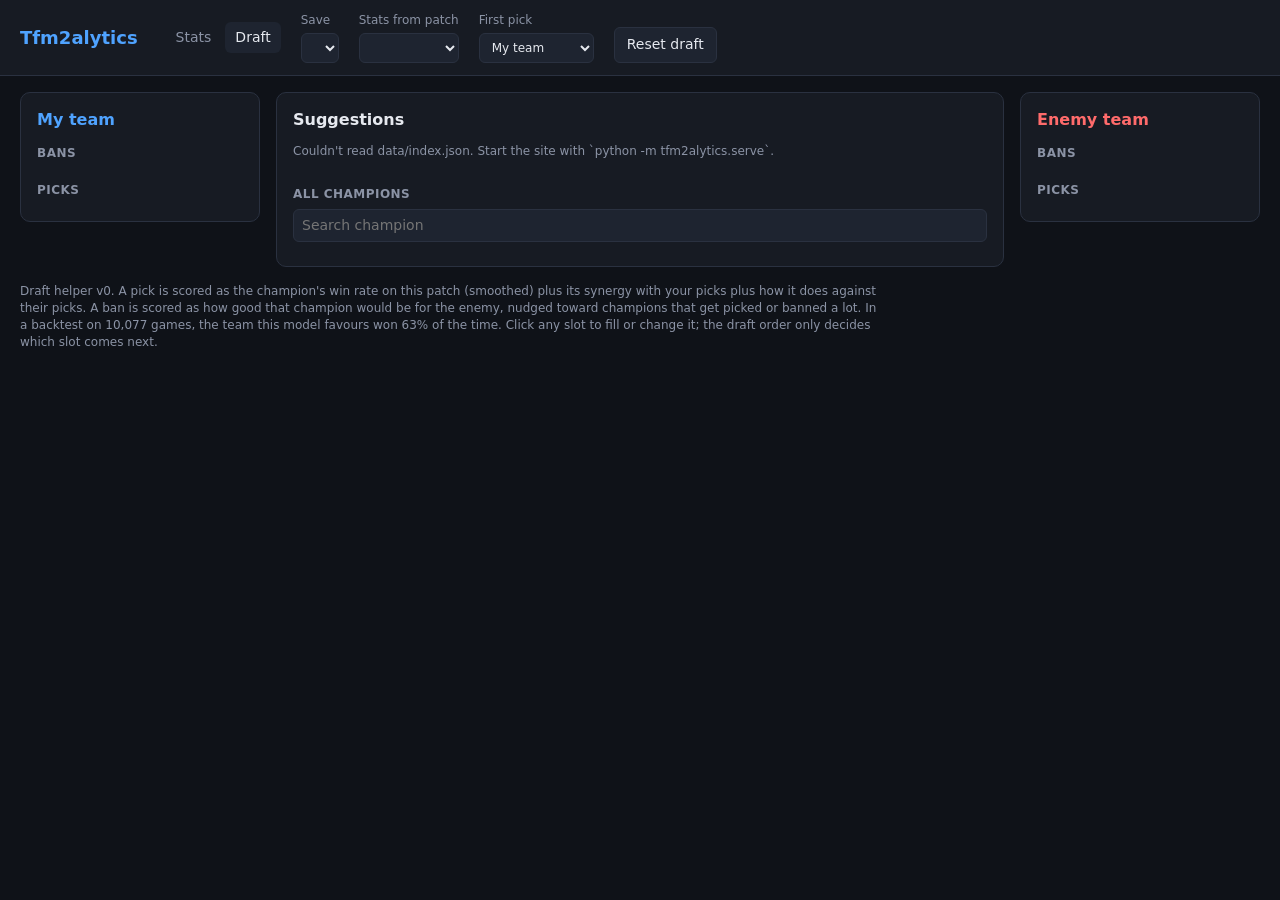
==== site/draft.html @ e661124a "Add draft helper v0 with backtest A Draft tab with a pick/ban board for both teams. It suggests pick" ====
<!doctype html>
<html lang="en">
<head>
  <meta charset="utf-8">
  <meta name="viewport" content="width=device-width, initial-scale=1">
  <title>Tfm2alytics · Draft</title>
  <link rel="stylesheet" href="style.css">
</head>
<body>
  <header class="topbar">
    <div class="brand">Tfm2alytics</div>
    <nav class="nav"><a href="index.html">Stats</a><a href="draft.html" class="active">Draft</a></nav>
    <label class="field">
      <span>Save</span>
      <select id="save-select"></select>
    </label>
    <label class="field">
      <span>Stats from patch</span>
      <select id="patch-select"></select>
    </label>
    <label class="field">
      <span>First pick</span>
      <select id="first-pick">
        <option value="me">My team</option>
        <option value="enemy">Enemy team</option>
      </select>
    </label>
    <button id="reset" class="button">Reset draft</button>
    <div id="model-info" class="save-info"></div>
  </header>

  <main class="draft-layout">
    <section class="panel team" id="my-team">
      <h2>My team</h2>
      <div class="slot-group"><h3>Bans</h3><div class="slots" data-side="me" data-kind="ban"></div></div>
      <div class="slot-group"><h3>Picks</h3><div class="slots" data-side="me" data-kind="pick"></div></div>
    </section>

    <section class="panel center">
      <div id="win-chance" class="win-chance" hidden>
        <div class="win-bar"><div id="win-fill"></div></div>
        <div id="win-text" class="small muted"></div>
      </div>
      <h2 id="suggest-title">Suggestions</h2>
      <p id="suggest-hint" class="small muted"></p>
      <ol id="suggestions" class="suggestions"></ol>
      <h3>All champions</h3>
      <input id="search" type="search" placeholder="Search champion">
      <div id="grid" class="grid"></div>
    </section>

    <section class="panel team enemy" id="enemy-team">
      <h2>Enemy team</h2>
      <div class="slot-group"><h3>Bans</h3><div class="slots" data-side="enemy" data-kind="ban"></div></div>
      <div class="slot-group"><h3>Picks</h3><div class="slots" data-side="enemy" data-kind="pick"></div></div>
    </section>
  </main>

  <footer class="footnote">
    Draft helper v0. A pick is scored as the champion's win rate on this patch (smoothed)
    plus its synergy with your picks plus how it does against their picks. A ban is scored as
    how good that champion would be for the enemy, nudged toward champions that get picked or
    banned a lot. In a backtest on 10,077 games, the team this model favours won 63% of the time.
    Click any slot to fill or change it; the draft order only decides which slot comes next.
  </footer>

  <script src="stats.js"></script>
  <script src="draft.js"></script>
  <script src="draft-ui.js"></script>
</body>
</html>
---- site/style.css ----
:root {
  --bg: #0f1218;
  --panel: #171b23;
  --panel-2: #1e2430;
  --line: #2a3140;
  --text: #e6e9ef;
  --muted: #8b93a5;
  --accent: #4fa3ff;
  --good: #3ecf8e;
  --bad: #ff6b6b;
  --tier-s: #ff9f43;
  --tier-a: #4fa3ff;
  --tier-b: #3ecf8e;
  --tier-c: #b0b7c6;
  --tier-d: #ff6b6b;
}

* { box-sizing: border-box; }

body {
  margin: 0;
  background: var(--bg);
  color: var(--text);
  font: 14px/1.4 system-ui, -apple-system, "Segoe UI", Roboto, sans-serif;
}

.topbar, .filters {
  display: flex;
  flex-wrap: wrap;
  gap: 12px 20px;
  align-items: flex-end;
  padding: 12px 20px;
  border-bottom: 1px solid var(--line);
}

.topbar { background: var(--panel); }
.brand { font-weight: 700; font-size: 18px; color: var(--accent); margin-right: 8px; align-self: center; }
.save-info, .sample-info { color: var(--muted); align-self: center; }
.sample-info { margin-left: auto; }

.field { display: flex; flex-direction: column; gap: 4px; font-size: 12px; color: var(--muted); }
.field.grow { flex: 1; min-width: 160px; max-width: 280px; }
select, input[type="search"] {
  background: var(--panel-2);
  color: var(--text);
  border: 1px solid var(--line);
  border-radius: 6px;
  padding: 6px 8px;
  font: inherit;
}
input[type="file"] { color: var(--muted); font-size: 12px; }

.layout {
  display: grid;
  grid-template-columns: minmax(0, 1fr) 420px;
  gap: 16px;
  padding: 16px 20px;
  align-items: start;
}

.panel { background: var(--panel); border: 1px solid var(--line); border-radius: 10px; }
.tier-panel { overflow-x: auto; }
.detail-panel { padding: 16px; position: sticky; top: 16px; max-height: calc(100vh - 32px); overflow-y: auto; }

table { width: 100%; border-collapse: collapse; }
th, td { padding: 8px 10px; text-align: right; white-space: nowrap; }
th { color: var(--muted); font-weight: 600; font-size: 12px; cursor: pointer; user-select: none; border-bottom: 1px solid var(--line); }
th.sorted { color: var(--text); }
th.sorted[data-dir="desc"]::after { content: " ▾"; }
th.sorted[data-dir="asc"]::after { content: " ▴"; }
.left { text-align: left; }
#tier-table tbody tr { cursor: pointer; border-bottom: 1px solid var(--line); }
#tier-table tbody tr:hover { background: var(--panel-2); }
#tier-table tbody tr.selected { background: #22304a; }
.champ { font-weight: 600; }
.muted { color: var(--muted); }
.small { font-size: 12px; }
.good { color: var(--good); }
.bad { color: var(--bad); }

.tier {
  display: inline-block;
  min-width: 26px;
  padding: 1px 6px;
  border-radius: 4px;
  font-weight: 700;
  text-align: center;
  color: #10131a;
}
.tier-S { background: var(--tier-s); }
.tier-A { background: var(--tier-a); }
.tier-B { background: var(--tier-b); }
.tier-C { background: var(--tier-c); }
.tier-D { background: var(--tier-d); }
.tier-none { background: var(--panel-2); color: var(--muted); }

.detail-panel h2 { margin: 0 0 12px; display: flex; gap: 10px; align-items: center; }
.detail-panel h3 { margin: 18px 0 6px; font-size: 13px; color: var(--muted); text-transform: uppercase; letter-spacing: 0.04em; }
.cards { display: grid; grid-template-columns: repeat(3, 1fr); gap: 8px; }
.card { background: var(--panel-2); border-radius: 8px; padding: 8px 10px; }
.card-label { color: var(--muted); font-size: 11px; }
.card-value { font-size: 18px; font-weight: 700; }
.mini th, .mini td { padding: 4px 6px; font-size: 13px; }
.mini th { cursor: default; }
.link { cursor: pointer; color: var(--accent); }
.link:hover { text-decoration: underline; }

.empty { color: var(--muted); padding: 16px; margin: 0; }
.footnote { color: var(--muted); font-size: 12px; padding: 0 20px 24px; max-width: 900px; }

@media (max-width: 1000px) {
  .layout { grid-template-columns: 1fr; }
  .detail-panel { position: static; max-height: none; }
}

/* Navigation */
.nav { display: flex; gap: 4px; align-self: center; }
.nav a { color: var(--muted); text-decoration: none; padding: 6px 10px; border-radius: 6px; }
.nav a:hover { color: var(--text); background: var(--panel-2); }
.nav a.active { color: var(--text); background: var(--panel-2); }

.button {
  background: var(--panel-2);
  color: var(--text);
  border: 1px solid var(--line);
  border-radius: 6px;
  padding: 7px 12px;
  font: inherit;
  cursor: pointer;
}
.button:hover { border-color: var(--accent); }

/* Draft helper */
.draft-layout {
  display: grid;
  grid-template-columns: 240px minmax(0, 1fr) 240px;
  gap: 16px;
  padding: 16px 20px;
  align-items: start;
}
.team, .center { padding: 16px; }
.team h2, .center h2 { margin: 0 0 8px; font-size: 16px; }
.team h3, .center h3 { margin: 14px 0 6px; font-size: 12px; color: var(--muted); text-transform: uppercase; letter-spacing: 0.04em; }
#my-team h2 { color: var(--accent); }
.enemy h2 { color: var(--bad); }
.slots { display: flex; flex-direction: column; gap: 6px; }

.slot {
  position: relative;
  display: flex;
  flex-direction: column;
  align-items: flex-start;
  gap: 2px;
  width: 100%;
  padding: 8px 10px;
  background: var(--panel-2);
  border: 1px dashed var(--line);
  border-radius: 8px;
  color: var(--muted);
  font: inherit;
  text-align: left;
  cursor: pointer;
}
.slot.filled { border-style: solid; color: var(--text); }
.slot.ban.filled .slot-champ { text-decoration: line-through; color: var(--muted); }
.slot.active { border: 1px solid var(--accent); box-shadow: 0 0 0 2px rgba(79, 163, 255, 0.25); }
.enemy .slot.active { border-color: var(--bad); box-shadow: 0 0 0 2px rgba(255, 107, 107, 0.25); }
.slot-label { font-size: 11px; color: var(--muted); }
.slot-champ { font-weight: 600; }
.slot-clear { position: absolute; right: 8px; top: 50%; transform: translateY(-50%); font-size: 16px; color: var(--muted); padding: 0 4px; }
.slot-clear:hover { color: var(--bad); }

.win-chance { margin-bottom: 12px; }
.win-bar { height: 10px; background: var(--bad); border-radius: 5px; overflow: hidden; margin-bottom: 4px; }
#win-fill { height: 100%; background: var(--accent); transition: width 0.2s; }

.suggestions { list-style: none; margin: 0; padding: 0; display: flex; flex-direction: column; gap: 6px; }
.suggestions li { background: var(--panel-2); border: 1px solid transparent; border-radius: 8px; padding: 8px 10px; cursor: pointer; }
.suggestions li:hover { border-color: var(--accent); }
.suggestions li.enemy-view:hover { border-color: var(--bad); }
.sg-main { display: flex; justify-content: space-between; gap: 8px; }
.sg-score { font-weight: 700; }

.center input[type="search"] { width: 100%; margin-bottom: 8px; }
.grid { display: flex; flex-wrap: wrap; gap: 6px; }
.chip {
  background: var(--panel-2);
  color: var(--text);
  border: 1px solid var(--line);
  border-radius: 999px;
  padding: 4px 10px;
  font: inherit;
  font-size: 13px;
  cursor: pointer;
}
.chip:hover:not(:disabled) { border-color: var(--accent); }
.chip.taken { opacity: 0.35; cursor: default; }

@media (max-width: 1000px) {
  .draft-layout { grid-template-columns: 1fr; }
}
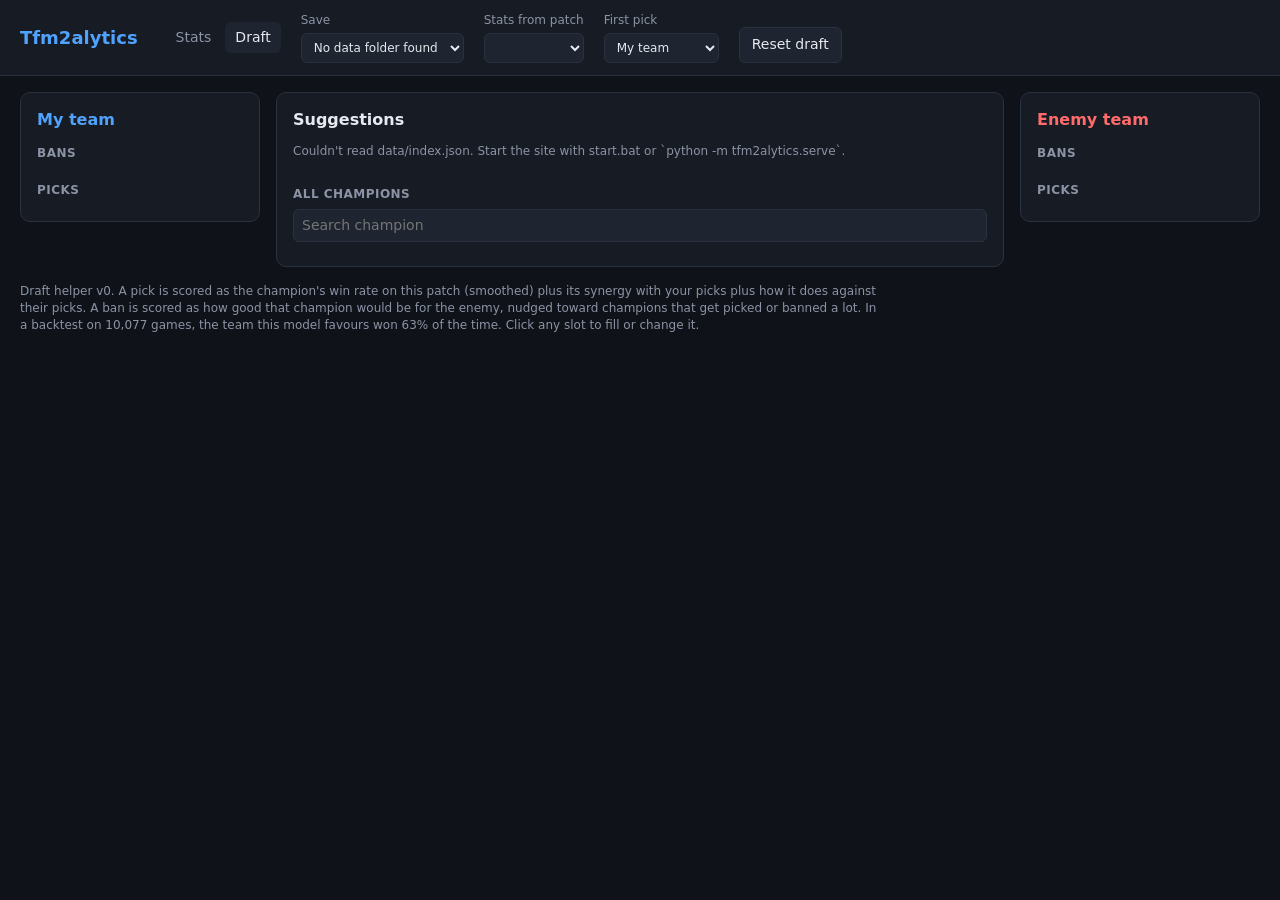
==== commit 84af17b5: "Auto-update the site from new saves, add install guide python -m tfm2alytics.serve (and the new star" ====
--- a/site/draft.html
+++ b/site/draft.html
@@ -26,7 +26,7 @@
       </select>
     </label>
     <button id="reset" class="button">Reset draft</button>
-    <div id="model-info" class="save-info"></div>
+    <div class="save-info"><div id="model-info"></div><div id="save-info" class="small"></div></div>
   </header>
 
   <main class="draft-layout">
@@ -61,11 +61,12 @@
     plus its synergy with your picks plus how it does against their picks. A ban is scored as
     how good that champion would be for the enemy, nudged toward champions that get picked or
     banned a lot. In a backtest on 10,077 games, the team this model favours won 63% of the time.
-    Click any slot to fill or change it; the draft order only decides which slot comes next.
+    Click any slot to fill or change it.
   </footer>
 
   <script src="stats.js"></script>
   <script src="draft.js"></script>
+  <script src="live.js"></script>
   <script src="draft-ui.js"></script>
 </body>
 </html>
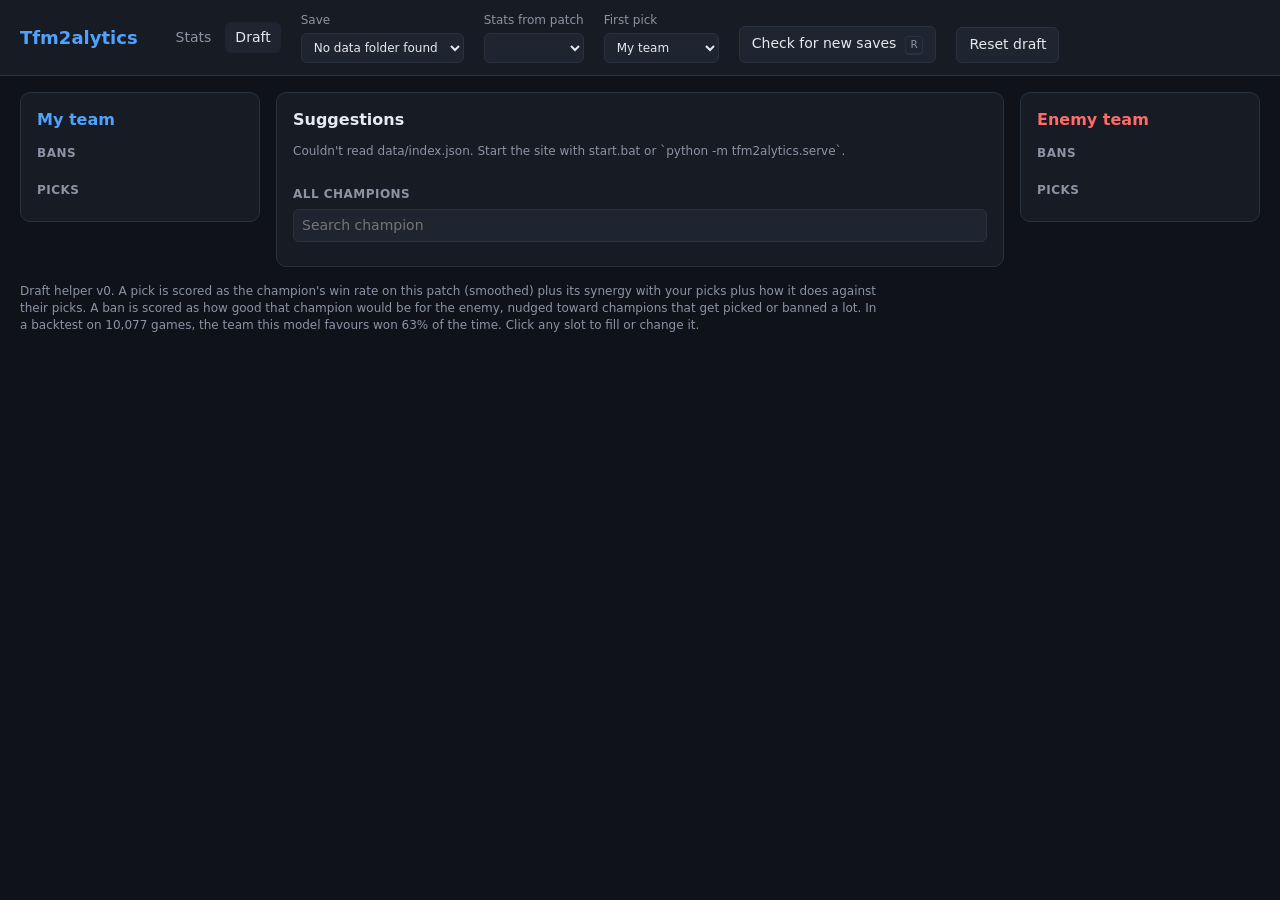
==== commit 4e5375fc: "Check for new saves on a keypress instead of every 5 seconds The server no longer polls the save fol" ====
--- a/site/draft.html
+++ b/site/draft.html
@@ -25,6 +25,7 @@
         <option value="enemy">Enemy team</option>
       </select>
     </label>
+    <button id="refresh" class="button" title="Check for new saves (R)">Check for new saves <kbd>R</kbd></button>
     <button id="reset" class="button">Reset draft</button>
     <div class="save-info"><div id="model-info"></div><div id="save-info" class="small"></div></div>
   </header>
--- a/site/style.css
+++ b/site/style.css
@@ -129,6 +129,17 @@
   cursor: pointer;
 }
 .button:hover { border-color: var(--accent); }
+.button:disabled { opacity: 0.6; cursor: progress; }
+kbd {
+  display: inline-block;
+  margin-left: 4px;
+  padding: 0 5px;
+  border: 1px solid var(--line);
+  border-bottom-width: 2px;
+  border-radius: 4px;
+  font: 11px/16px ui-monospace, monospace;
+  color: var(--muted);
+}
 
 /* Draft helper */
 .draft-layout {
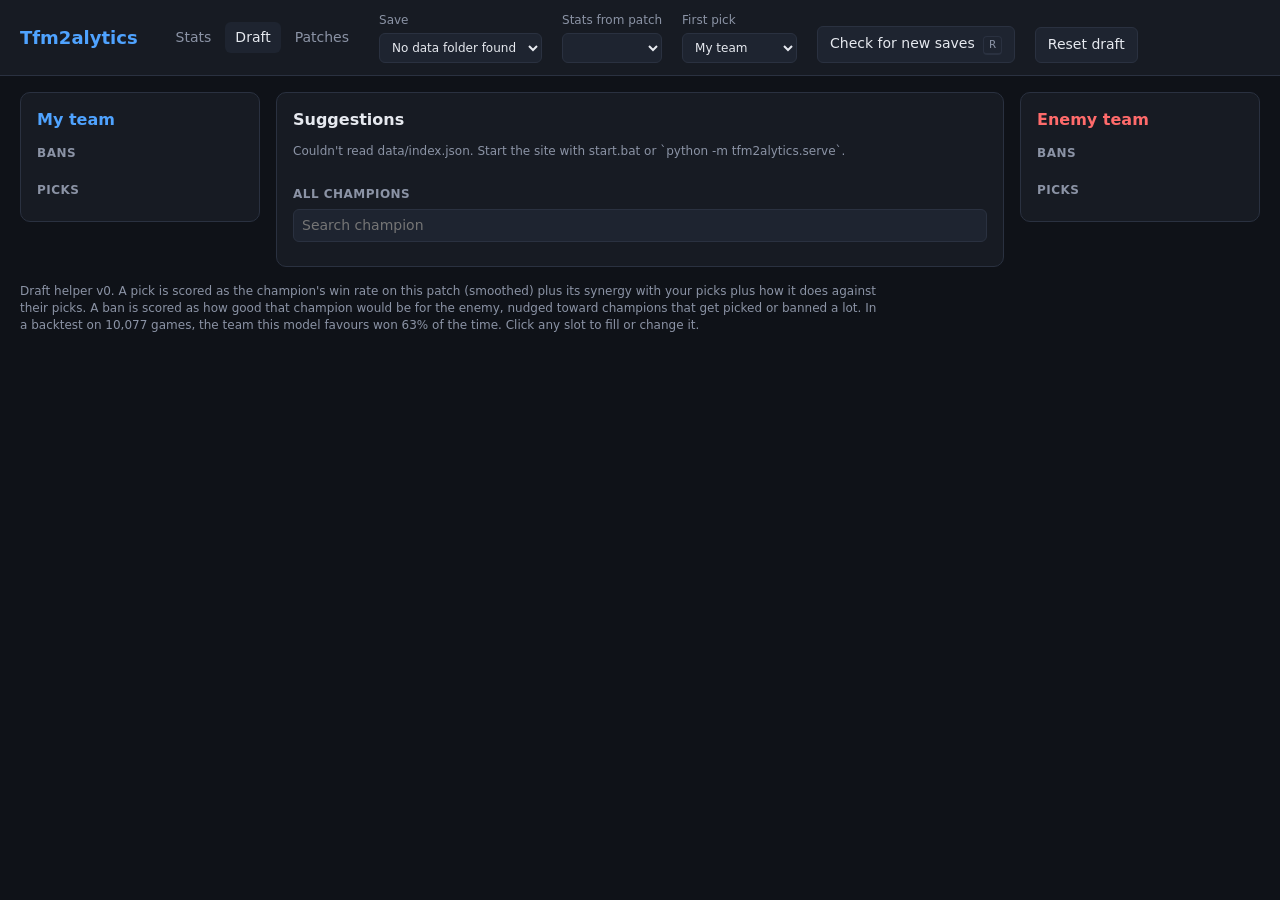
==== commit 89d76b11: "Add a patch notes page from the game's own patch records The save keeps a record per balance patch: " ====
--- a/site/draft.html
+++ b/site/draft.html
@@ -9,7 +9,7 @@
 <body>
   <header class="topbar">
     <div class="brand">Tfm2alytics</div>
-    <nav class="nav"><a href="index.html">Stats</a><a href="draft.html" class="active">Draft</a></nav>
+    <nav class="nav"><a href="index.html">Stats</a><a href="draft.html" class="active">Draft</a><a href="patches.html">Patches</a></nav>
     <label class="field">
       <span>Save</span>
       <select id="save-select"></select>
--- a/site/style.css
+++ b/site/style.css
@@ -210,3 +210,28 @@
 @media (max-width: 1000px) {
   .draft-layout { grid-template-columns: 1fr; }
 }
+
+/* Patch notes */
+.patches { padding: 16px 20px; display: flex; flex-direction: column; gap: 24px; }
+.patch-head h2 { margin: 0 0 4px; font-size: 18px; }
+.patch-head h2 .muted { font-weight: 400; font-size: 14px; margin-left: 6px; }
+.new-champs { margin: 10px 0 0; }
+.patch-grid { display: grid; grid-template-columns: repeat(auto-fill, minmax(300px, 1fr)); gap: 12px; margin-top: 12px; }
+.patch-card { background: var(--panel); border: 1px solid var(--line); border-left: 3px solid var(--muted); border-radius: 10px; padding: 12px 14px; }
+.patch-card.buff { border-left-color: var(--good); }
+.patch-card.nerf { border-left-color: var(--bad); }
+.patch-card.mixed { border-left-color: var(--tier-s); }
+.patch-card.rules { margin-top: 12px; max-width: 520px; }
+.patch-card h3 { margin: 0 0 6px; font-size: 13px; color: var(--muted); text-transform: uppercase; letter-spacing: 0.04em; }
+.patch-card-head { display: flex; justify-content: space-between; align-items: center; gap: 8px; font-size: 15px; }
+.reasons { display: flex; flex-wrap: wrap; gap: 4px; margin: 8px 0; }
+.pill { display: inline-block; padding: 1px 8px; border-radius: 999px; font-size: 12px; background: var(--panel-2); color: var(--muted); }
+.pill.buff { background: rgba(62, 207, 142, 0.15); color: var(--good); }
+.pill.nerf { background: rgba(255, 107, 107, 0.15); color: var(--bad); }
+.pill.mixed { background: rgba(255, 159, 67, 0.15); color: var(--tier-s); }
+.pill.new { background: rgba(79, 163, 255, 0.15); color: var(--accent); }
+.pill .level { letter-spacing: -1px; font-size: 9px; }
+.changes { margin: 0 0 8px; padding-left: 18px; font-size: 13px; }
+.changes li { margin: 2px 0; }
+.patch-stats { border-top: 1px solid var(--line); margin-top: 4px; }
+select:disabled { opacity: 0.5; }
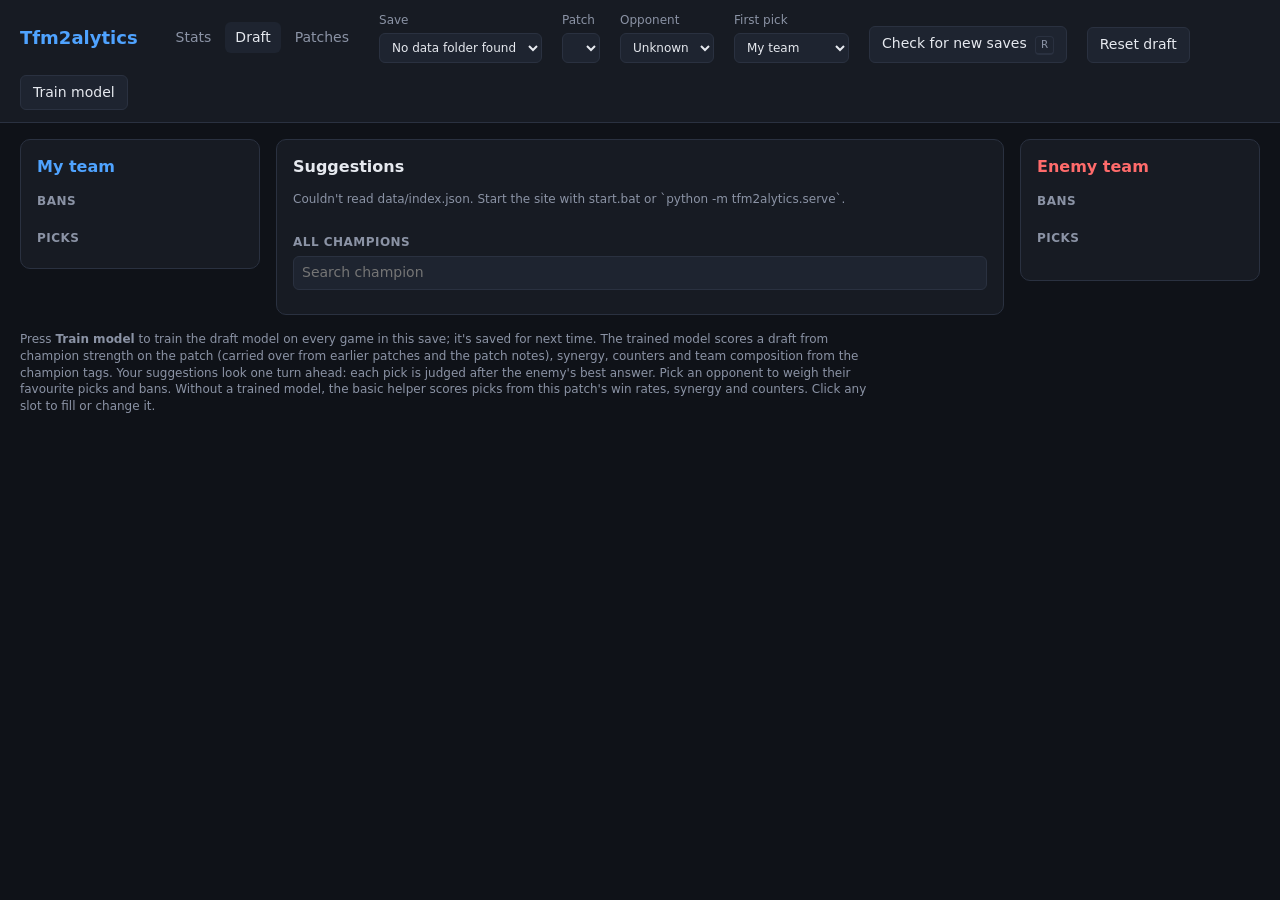
==== commit a947a989: "Add a trained draft model (Phase 5) Train model on the Draft tab fits a logistic regression on every" ====
--- a/site/draft.html
+++ b/site/draft.html
@@ -15,8 +15,12 @@
       <select id="save-select"></select>
     </label>
     <label class="field">
-      <span>Stats from patch</span>
+      <span>Patch</span>
       <select id="patch-select"></select>
+    </label>
+    <label class="field">
+      <span>Opponent</span>
+      <select id="opponent"><option value="">Unknown</option></select>
     </label>
     <label class="field">
       <span>First pick</span>
@@ -27,6 +31,7 @@
     </label>
     <button id="refresh" class="button" title="Check for new saves (R)">Check for new saves <kbd>R</kbd></button>
     <button id="reset" class="button">Reset draft</button>
+    <button id="train" class="button" title="Train the draft model on every game in this save">Train model</button>
     <div class="save-info"><div id="model-info"></div><div id="save-info" class="small"></div></div>
   </header>
 
@@ -42,6 +47,7 @@
         <div class="win-bar"><div id="win-fill"></div></div>
         <div id="win-text" class="small muted"></div>
       </div>
+      <p id="train-report" class="train-report small" hidden></p>
       <h2 id="suggest-title">Suggestions</h2>
       <p id="suggest-hint" class="small muted"></p>
       <ol id="suggestions" class="suggestions"></ol>
@@ -54,19 +60,22 @@
       <h2>Enemy team</h2>
       <div class="slot-group"><h3>Bans</h3><div class="slots" data-side="enemy" data-kind="ban"></div></div>
       <div class="slot-group"><h3>Picks</h3><div class="slots" data-side="enemy" data-kind="pick"></div></div>
+      <div id="opponent-info" class="opponent-info small"></div>
     </section>
   </main>
 
   <footer class="footnote">
-    Draft helper v0. A pick is scored as the champion's win rate on this patch (smoothed)
-    plus its synergy with your picks plus how it does against their picks. A ban is scored as
-    how good that champion would be for the enemy, nudged toward champions that get picked or
-    banned a lot. In a backtest on 10,077 games, the team this model favours won 63% of the time.
-    Click any slot to fill or change it.
+    Press <b>Train model</b> to train the draft model on every game in this save; it's saved for next time.
+    The trained model scores a draft from champion strength on the patch (carried over from earlier patches
+    and the patch notes), synergy, counters and team composition from the champion tags. Your suggestions
+    look one turn ahead: each pick is judged after the enemy's best answer. Pick an opponent to weigh their
+    favourite picks and bans. Without a trained model, the basic helper scores picks from this patch's win
+    rates, synergy and counters. Click any slot to fill or change it.
   </footer>
 
   <script src="stats.js"></script>
   <script src="draft.js"></script>
+  <script src="train.js"></script>
   <script src="live.js"></script>
   <script src="draft-ui.js"></script>
 </body>
--- a/site/style.css
+++ b/site/style.css
@@ -186,9 +186,9 @@
 #win-fill { height: 100%; background: var(--accent); transition: width 0.2s; }
 
 .suggestions { list-style: none; margin: 0; padding: 0; display: flex; flex-direction: column; gap: 6px; }
-.suggestions li { background: var(--panel-2); border: 1px solid transparent; border-radius: 8px; padding: 8px 10px; cursor: pointer; }
-.suggestions li:hover { border-color: var(--accent); }
-.suggestions li.enemy-view:hover { border-color: var(--bad); }
+.suggestions > li { background: var(--panel-2); border: 1px solid transparent; border-radius: 8px; padding: 8px 10px; cursor: pointer; }
+.suggestions > li:hover { border-color: var(--accent); }
+.suggestions > li.enemy-view:hover { border-color: var(--bad); }
 .sg-main { display: flex; justify-content: space-between; gap: 8px; }
 .sg-score { font-weight: 700; }
 
@@ -235,3 +235,10 @@
 .changes li { margin: 2px 0; }
 .patch-stats { border-top: 1px solid var(--line); margin-top: 4px; }
 select:disabled { opacity: 0.5; }
+
+/* Trained draft model */
+.train-report { background: var(--panel-2); border-radius: 8px; padding: 8px 10px; margin: 0 0 12px; }
+.sg-reasons { margin: 4px 0 0; padding-left: 16px; color: var(--muted); }
+.sg-reasons li { margin: 1px 0; }
+.opponent-info { margin-top: 12px; display: flex; flex-direction: column; gap: 4px; }
+.opponent-info h3 { margin: 0; }
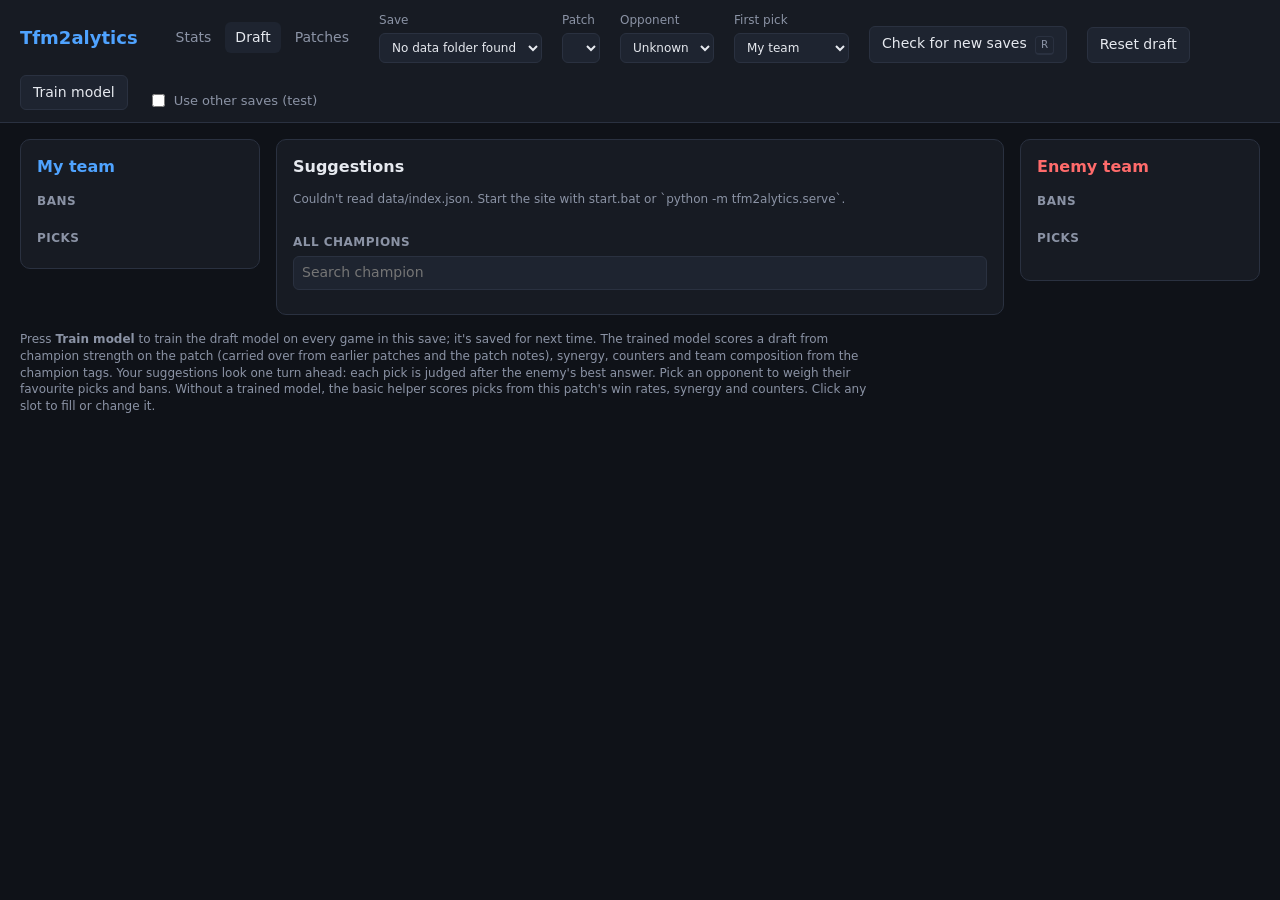
==== commit d9f5ed5d: "Use players, fight stats and patch sizes in the draft model The extractor now reads each player's id" ====
--- a/site/draft.html
+++ b/site/draft.html
@@ -32,6 +32,9 @@
     <button id="refresh" class="button" title="Check for new saves (R)">Check for new saves <kbd>R</kbd></button>
     <button id="reset" class="button">Reset draft</button>
     <button id="train" class="button" title="Train the draft model on every game in this save">Train model</button>
+    <label class="check" title="Test: also learn from the other saves in your data folder, and compare with and without them">
+      <input id="train-extra" type="checkbox"> Use other saves (test)
+    </label>
     <div class="save-info"><div id="model-info"></div><div id="save-info" class="small"></div></div>
   </header>
 
--- a/site/style.css
+++ b/site/style.css
@@ -237,6 +237,7 @@
 select:disabled { opacity: 0.5; }
 
 /* Trained draft model */
+.check { display: flex; align-items: center; gap: 6px; font-size: 13px; color: var(--muted); cursor: pointer; white-space: nowrap; }
 .train-report { background: var(--panel-2); border-radius: 8px; padding: 8px 10px; margin: 0 0 12px; }
 .sg-reasons { margin: 4px 0 0; padding-left: 16px; color: var(--muted); }
 .sg-reasons li { margin: 1px 0; }
